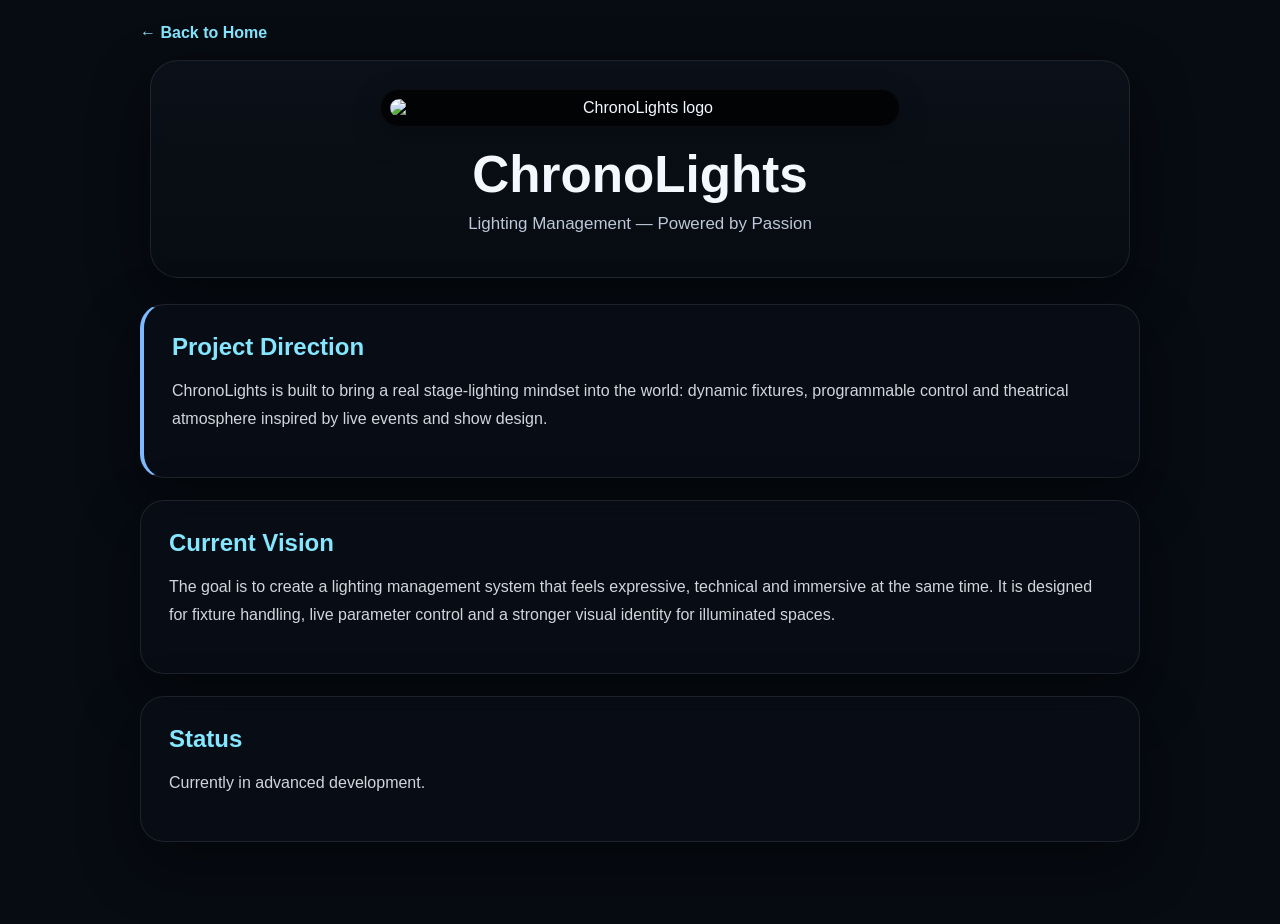
==== chronolights.html @ 66236f92 "Add files via upload" ====
<!DOCTYPE html>
<html lang="en">
<head>
  <meta charset="UTF-8" />
  <meta name="viewport" content="width=device-width, initial-scale=1.0" />
  <title>ChronoLights</title>
  <meta name="description" content="ChronoLights — advanced lighting management for dynamic fixtures and theatrical control." />
  <link rel="stylesheet" href="style.css" />
</head>
<body class="project-page lights-page">

  <div class="page-bg"></div>

  <nav class="top-nav">
    <a href="index.html">← Back to Home</a>
  </nav>

  <header class="project-hero">
    <div class="hero-panel">
      <img src="img/chronolights.png" alt="ChronoLights logo" class="hero-logo" />
      <h1>ChronoLights</h1>
      <p class="subtitle">Lighting Management — Powered by Passion</p>
    </div>
  </header>

  <main class="content-wrap">

    <section class="content-card lore-card">
      <h2>Project Direction</h2>
      <p>
        ChronoLights is built to bring a real stage-lighting mindset into the world:
        dynamic fixtures, programmable control and theatrical atmosphere inspired by
        live events and show design.
      </p>
    </section>

    <section class="content-card">
      <h2>Current Vision</h2>
      <p>
        The goal is to create a lighting management system that feels expressive,
        technical and immersive at the same time. It is designed for fixture handling,
        live parameter control and a stronger visual identity for illuminated spaces.
      </p>
    </section>

    <section class="content-card">
      <h2>Status</h2>
      <p>Currently in advanced development.</p>
    </section>

  </main>

</body>
</html>
---- style.css ----
:root {
  --bg-dark: #070b12;
  --panel: rgba(10, 14, 22, 0.78);
  --panel-soft: rgba(8, 12, 18, 0.62);
  --panel-strong: rgba(7, 10, 16, 0.9);
  --text: #f4f7ff;
  --muted: #bcc7d7;
  --cyan: #84e7ff;
  --green: #7dff9f;
  --blue: #7fbaff;
  --gold: #f3cd7b;
  --orange: #ffb166;
  --border: rgba(255, 255, 255, 0.09);
  --shadow: 0 22px 60px rgba(0, 0, 0, 0.42);
}

* {
  box-sizing: border-box;
}

html,
body {
  margin: 0;
  padding: 0;
}

body {
  color: var(--text);
  font-family: Arial, sans-serif;
  background: #090c12;
}

/* HOME */
.home-page {
  min-height: 100vh;
  background:
    linear-gradient(rgba(3, 5, 10, 0.3), rgba(3, 5, 10, 0.84)),
    url("img/bg.jpg") center center / cover no-repeat fixed;
}

.hero {
  position: relative;
  padding: 72px 20px 26px;
  min-height: 34vh;
  display: flex;
  align-items: center;
  justify-content: center;
  text-align: center;
}

.hero-shade {
  position: absolute;
  inset: 0;
  background:
    radial-gradient(circle at top, rgba(132, 231, 255, 0.12), transparent 42%),
    linear-gradient(to bottom, rgba(0, 0, 0, 0.08), rgba(0, 0, 0, 0.24));
  pointer-events: none;
}

.hero-inner {
  position: relative;
  z-index: 1;
  max-width: 980px;
}

.brand-pill {
  display: inline-block;
  margin-bottom: 16px;
  padding: 10px 18px;
  border: 1px solid rgba(132, 231, 255, 0.35);
  border-radius: 999px;
  background: rgba(7, 12, 18, 0.5);
  color: var(--cyan);
  font-size: 0.9rem;
  letter-spacing: 0.22em;
  text-transform: uppercase;
  backdrop-filter: blur(8px);
}

.hero h1 {
  margin: 0 0 14px;
  font-size: clamp(2.2rem, 5vw, 4.5rem);
  line-height: 1.08;
  text-shadow: 0 0 24px rgba(132, 231, 255, 0.16);
}

.hero-text {
  max-width: 800px;
  margin: 0 auto;
  color: var(--muted);
  font-size: 1.08rem;
  line-height: 1.68;
}

.site-main {
  padding: 10px 20px 60px;
}

.projects-grid {
  max-width: 1460px;
  margin: 0 auto;
  display: grid;
  grid-template-columns: repeat(2, minmax(280px, 520px));
  justify-content: center;
  gap: 30px;
}

.projects-grid-3 {
  grid-template-columns: repeat(3, minmax(260px, 420px));
}

.project-card {
  text-decoration: none;
  color: inherit;
  border-radius: 28px;
  overflow: hidden;
  background: rgba(7, 10, 16, 0.68);
  border: 1px solid var(--border);
  backdrop-filter: blur(12px);
  box-shadow: var(--shadow);
  transition: transform 0.28s ease, box-shadow 0.28s ease, border-color 0.28s ease;
}

.project-card:hover {
  transform: translateY(-6px) scale(1.01);
}

.hcs-card:hover {
  border-color: rgba(125, 255, 159, 0.35);
  box-shadow: 0 0 28px rgba(125, 255, 159, 0.14), var(--shadow);
}

.chrono-card:hover {
  border-color: rgba(127, 186, 255, 0.35);
  box-shadow: 0 0 28px rgba(127, 186, 255, 0.14), var(--shadow);
}

.lights-card:hover {
  border-color: rgba(243, 205, 123, 0.35);
  box-shadow: 0 0 28px rgba(243, 205, 123, 0.14), var(--shadow);
}

.project-visual {
  padding: 20px 20px 0;
}

.project-logo {
  width: 100%;
  display: block;
  border-radius: 18px;
  background: #020305;
  box-shadow: inset 0 0 0 1px rgba(255, 255, 255, 0.04);
}

.project-body {
  padding: 20px 22px 24px;
}

.tag {
  display: inline-block;
  margin-bottom: 14px;
  padding: 8px 12px;
  border-radius: 999px;
  font-size: 0.76rem;
  font-weight: bold;
  letter-spacing: 0.12em;
  text-transform: uppercase;
}

.tag-green {
  background: rgba(125, 255, 159, 0.11);
  color: var(--green);
  border: 1px solid rgba(125, 255, 159, 0.22);
}

.tag-blue {
  background: rgba(127, 186, 255, 0.11);
  color: var(--blue);
  border: 1px solid rgba(127, 186, 255, 0.22);
}

.tag-gold {
  background: rgba(243, 205, 123, 0.12);
  color: var(--gold);
  border: 1px solid rgba(243, 205, 123, 0.24);
}

.project-body h2 {
  margin: 0 0 12px;
  font-size: 1.7rem;
  line-height: 1.15;
}

.project-body p {
  margin: 0 0 18px;
  color: var(--muted);
  line-height: 1.68;
}

.card-action {
  display: inline-block;
  padding: 12px 18px;
  border-radius: 12px;
  font-weight: bold;
  background: rgba(255, 255, 255, 0.06);
  border: 1px solid var(--border);
}

.site-footer {
  text-align: center;
  padding: 18px 20px 36px;
  color: rgba(244, 247, 255, 0.74);
  font-size: 0.95rem;
}

/* PROJECT PAGES */
.project-page {
  min-height: 100vh;
  position: relative;
  background: #070b12;
  overflow-x: hidden;
}

.page-bg {
  position: fixed;
  inset: 0;
  z-index: 0;
  pointer-events: none;
  background-position: center;
  background-size: cover;
  background-repeat: no-repeat;
  opacity: 0.22;
  transform: scale(1.02);
}

.hcs-page .page-bg {
  background-image: url("img/hcsbg.png");
}

.chrono-page .page-bg {
  background-image: url("img/chronoguardbg.png");
}

.lights-page .page-bg {
  background-image: url("img/chronolightsbg.png");
}

.top-nav,
.project-hero,
.content-wrap {
  position: relative;
  z-index: 1;
}

.top-nav {
  max-width: 1040px;
  margin: 0 auto;
  padding: 24px 20px 0;
}

.top-nav a {
  color: var(--cyan);
  text-decoration: none;
  font-weight: bold;
}

.project-hero {
  padding: 18px 20px 12px;
}

.hero-panel {
  max-width: 980px;
  margin: 0 auto;
  text-align: center;
  padding: 28px 22px 26px;
  background:
    linear-gradient(to bottom, rgba(12, 17, 26, 0.92), rgba(8, 12, 18, 0.88));
  border: 1px solid var(--border);
  border-radius: 28px;
  box-shadow: var(--shadow);
  backdrop-filter: blur(10px);
}

.compact-panel {
  max-width: 920px;
}

.hero-logo {
  width: min(520px, 92%);
  display: block;
  margin: 0 auto 18px;
  background: #020305;
  border-radius: 20px;
  padding: 10px;
  box-shadow:
    inset 0 0 0 1px rgba(255, 255, 255, 0.04),
    0 10px 30px rgba(0, 0, 0, 0.26);
}

.guide-logo {
  width: min(420px, 90%);
}

.project-hero h1 {
  margin: 0;
  font-size: clamp(2.2rem, 4vw, 4rem);
}

.subtitle {
  margin-top: 10px;
  color: var(--muted);
  font-size: 1.06rem;
}

.content-wrap {
  max-width: 1040px;
  margin: 0 auto;
  padding: 14px 20px 60px;
}

.content-card {
  background: var(--panel);
  border: 1px solid var(--border);
  border-radius: 24px;
  padding: 28px;
  margin-bottom: 22px;
  box-shadow: var(--shadow);
  backdrop-filter: blur(10px);
}

.content-card h2 {
  margin: 0 0 16px;
  color: var(--cyan);
}

.content-card p,
.content-card li {
  color: rgba(244, 247, 255, 0.86);
  line-height: 1.75;
}

.feature-list {
  margin: 0;
  padding-left: 22px;
}

.ordered-list {
  list-style: decimal;
}

.lore-card {
  border-left: 4px solid var(--blue);
}

.button-row {
  display: flex;
  flex-wrap: wrap;
  gap: 12px;
  justify-content: center;
}

.btn {
  display: inline-block;
  padding: 13px 18px;
  border-radius: 14px;
  text-decoration: none;
  color: var(--text);
  background: rgba(255, 255, 255, 0.07);
  border: 1px solid var(--border);
  transition: transform 0.2s ease, border-color 0.2s ease, box-shadow 0.2s ease;
}

.btn:hover {
  transform: translateY(-2px);
  border-color: rgba(132, 231, 255, 0.28);
  box-shadow: 0 0 18px rgba(132, 231, 255, 0.1);
}

.btn-primary {
  background: linear-gradient(135deg, rgba(57, 255, 109, 0.95), rgba(125, 255, 159, 0.84));
  color: #061109;
  border: none;
  font-weight: bold;
}

@media (max-width: 1240px) {
  .projects-grid-3 {
    grid-template-columns: repeat(2, minmax(280px, 520px));
  }
}

@media (max-width: 1100px) {
  .projects-grid {
    grid-template-columns: minmax(280px, 760px);
  }
}

@media (max-width: 700px) {
  .hero {
    min-height: 32vh;
    padding-top: 56px;
  }

  .project-visual {
    padding: 16px 16px 0;
  }

  .project-body {
    padding: 18px 18px 22px;
  }

  .project-body h2 {
    font-size: 1.6rem;
  }

  .hero-panel,
  .content-card {
    padding: 22px 18px;
  }

  .button-row {
    flex-direction: column;
  }

  .btn {
    text-align: center;
  }
}
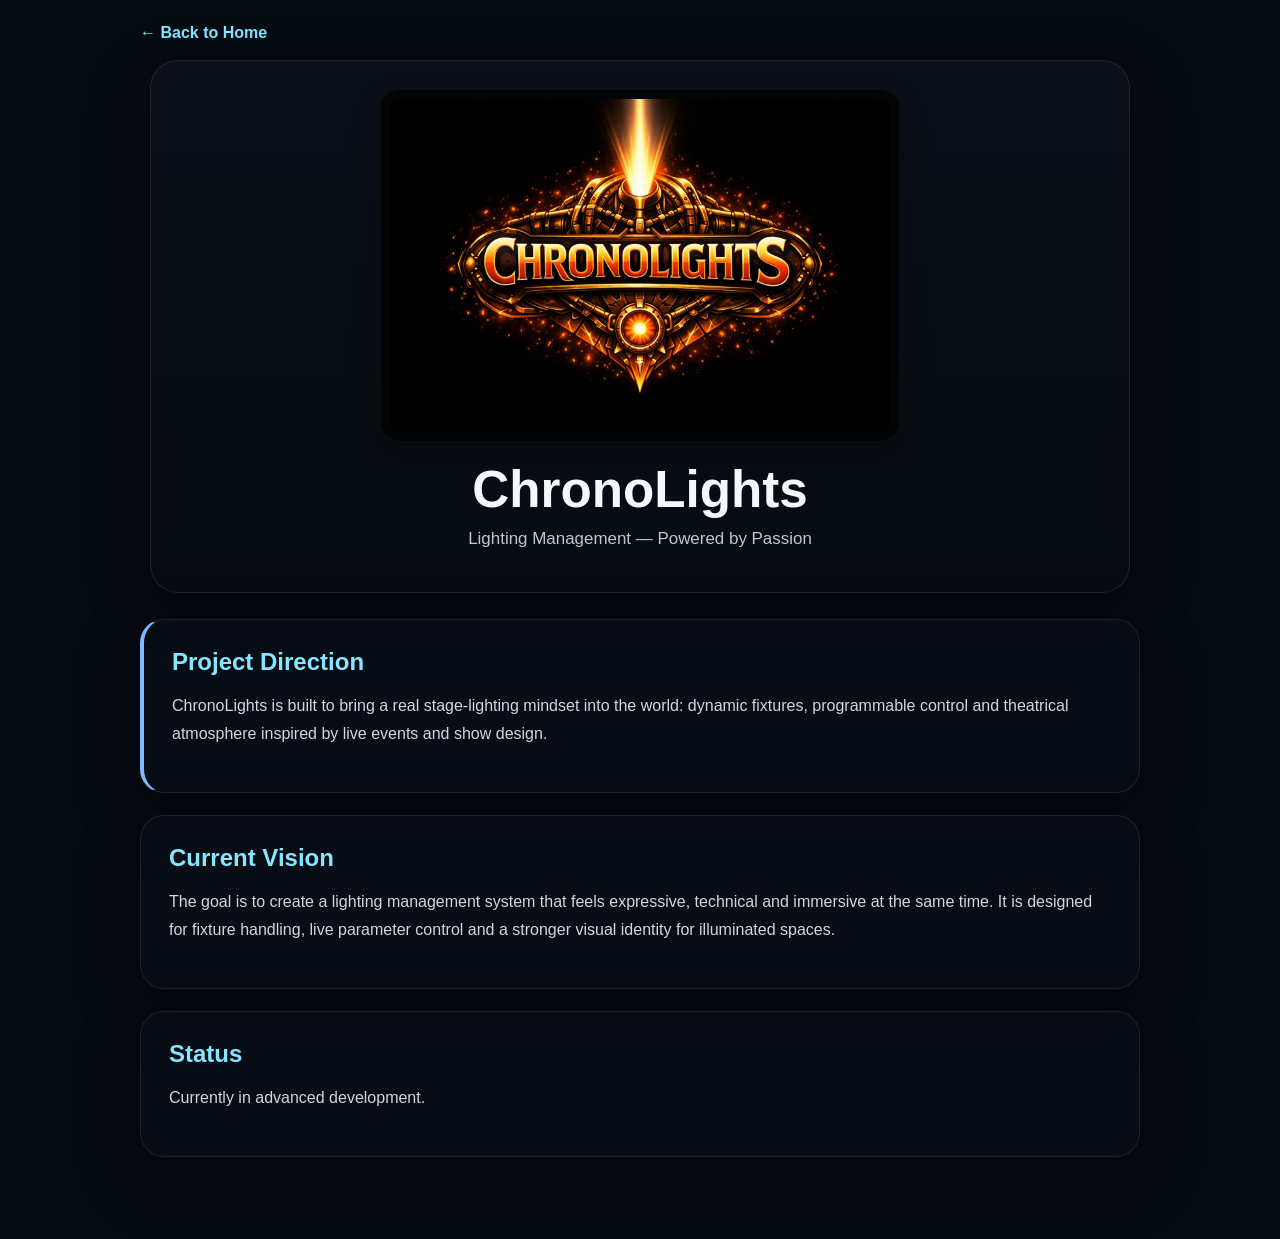
==== commit 94025131: "Replace PNG logo with JPEG logo in header" ====
--- a/chronolights.html
+++ b/chronolights.html
@@ -17,7 +17,7 @@
 
   <header class="project-hero">
     <div class="hero-panel">
-      <img src="img/chronolights.png" alt="ChronoLights logo" class="hero-logo" />
+      <img src="img/chronolights.jpeg" alt="ChronoLights logo" class="hero-logo" />
       <h1>ChronoLights</h1>
       <p class="subtitle">Lighting Management — Powered by Passion</p>
     </div>
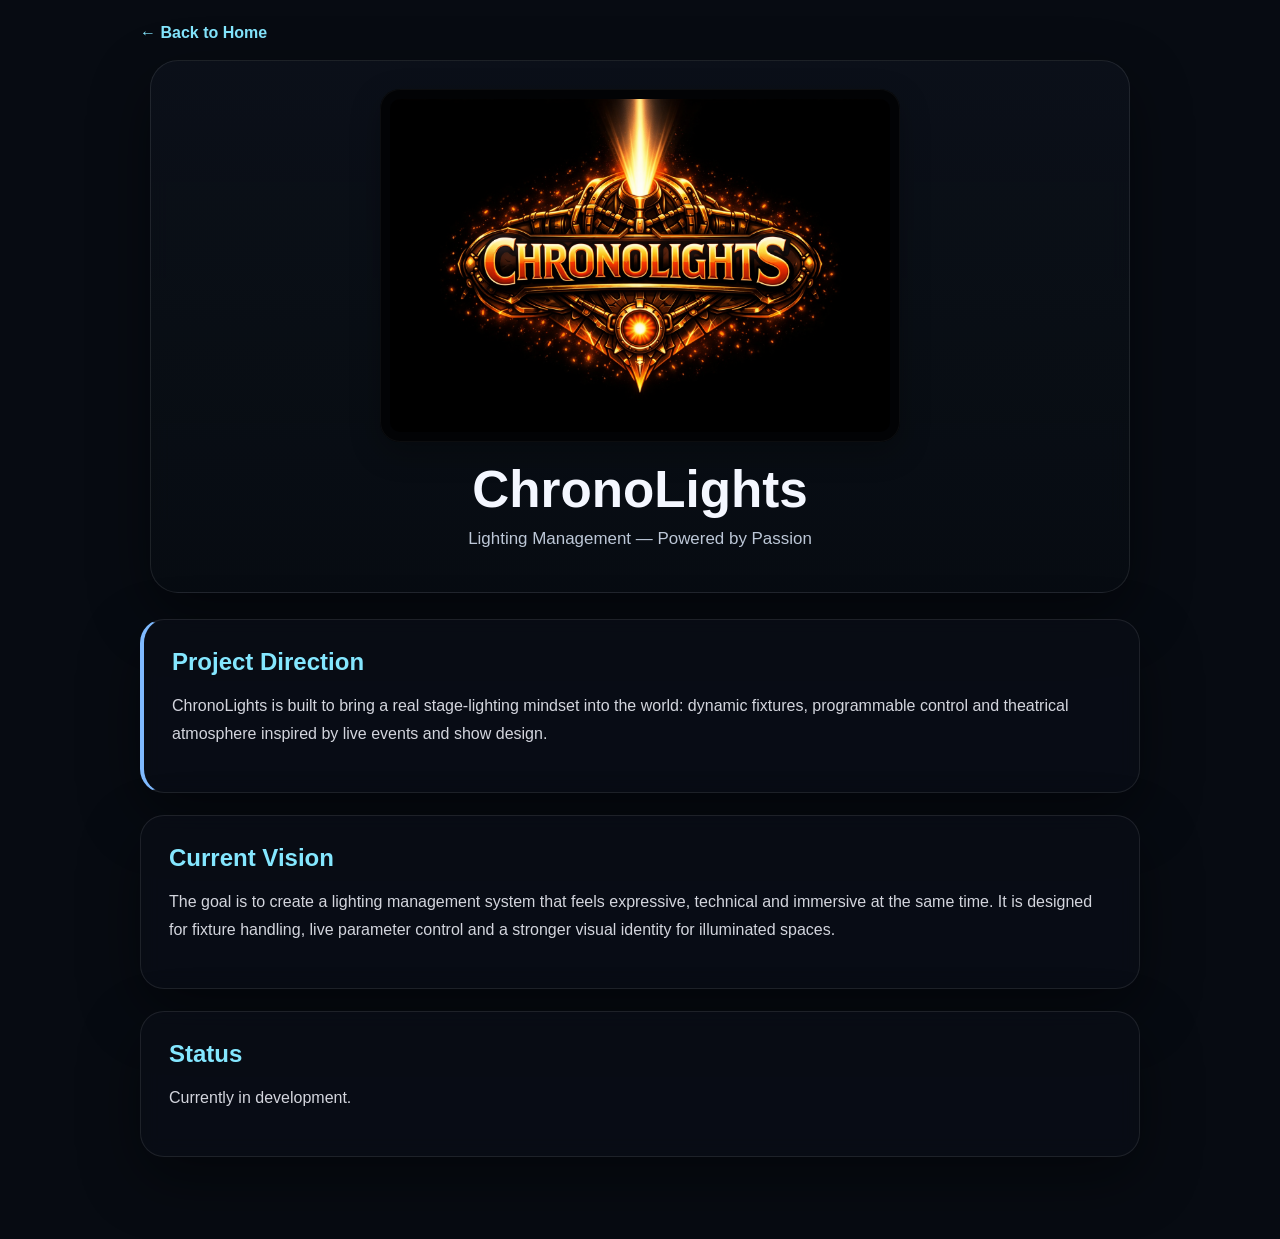
==== commit 12efb9ad: "Update chronolights.html" ====
--- a/chronolights.html
+++ b/chronolights.html
@@ -17,7 +17,7 @@
 
   <header class="project-hero">
     <div class="hero-panel">
-      <img src="img/chronolights.jpeg" alt="ChronoLights logo" class="hero-logo" />
+      <img src="img/chronolights.png" alt="ChronoLights logo" class="hero-logo" />
       <h1>ChronoLights</h1>
       <p class="subtitle">Lighting Management — Powered by Passion</p>
     </div>
@@ -45,7 +45,7 @@
 
     <section class="content-card">
       <h2>Status</h2>
-      <p>Currently in advanced development.</p>
+      <p>Currently in development.</p>
     </section>
 
   </main>
--- a/style.css
+++ b/style.css
@@ -242,7 +242,7 @@
 }
 
 .lights-page .page-bg {
-  background-image: url("img/chronolightsbg.png");
+  background-image: url("img/chronolightsbg.jpg");
 }
 
 .top-nav,
